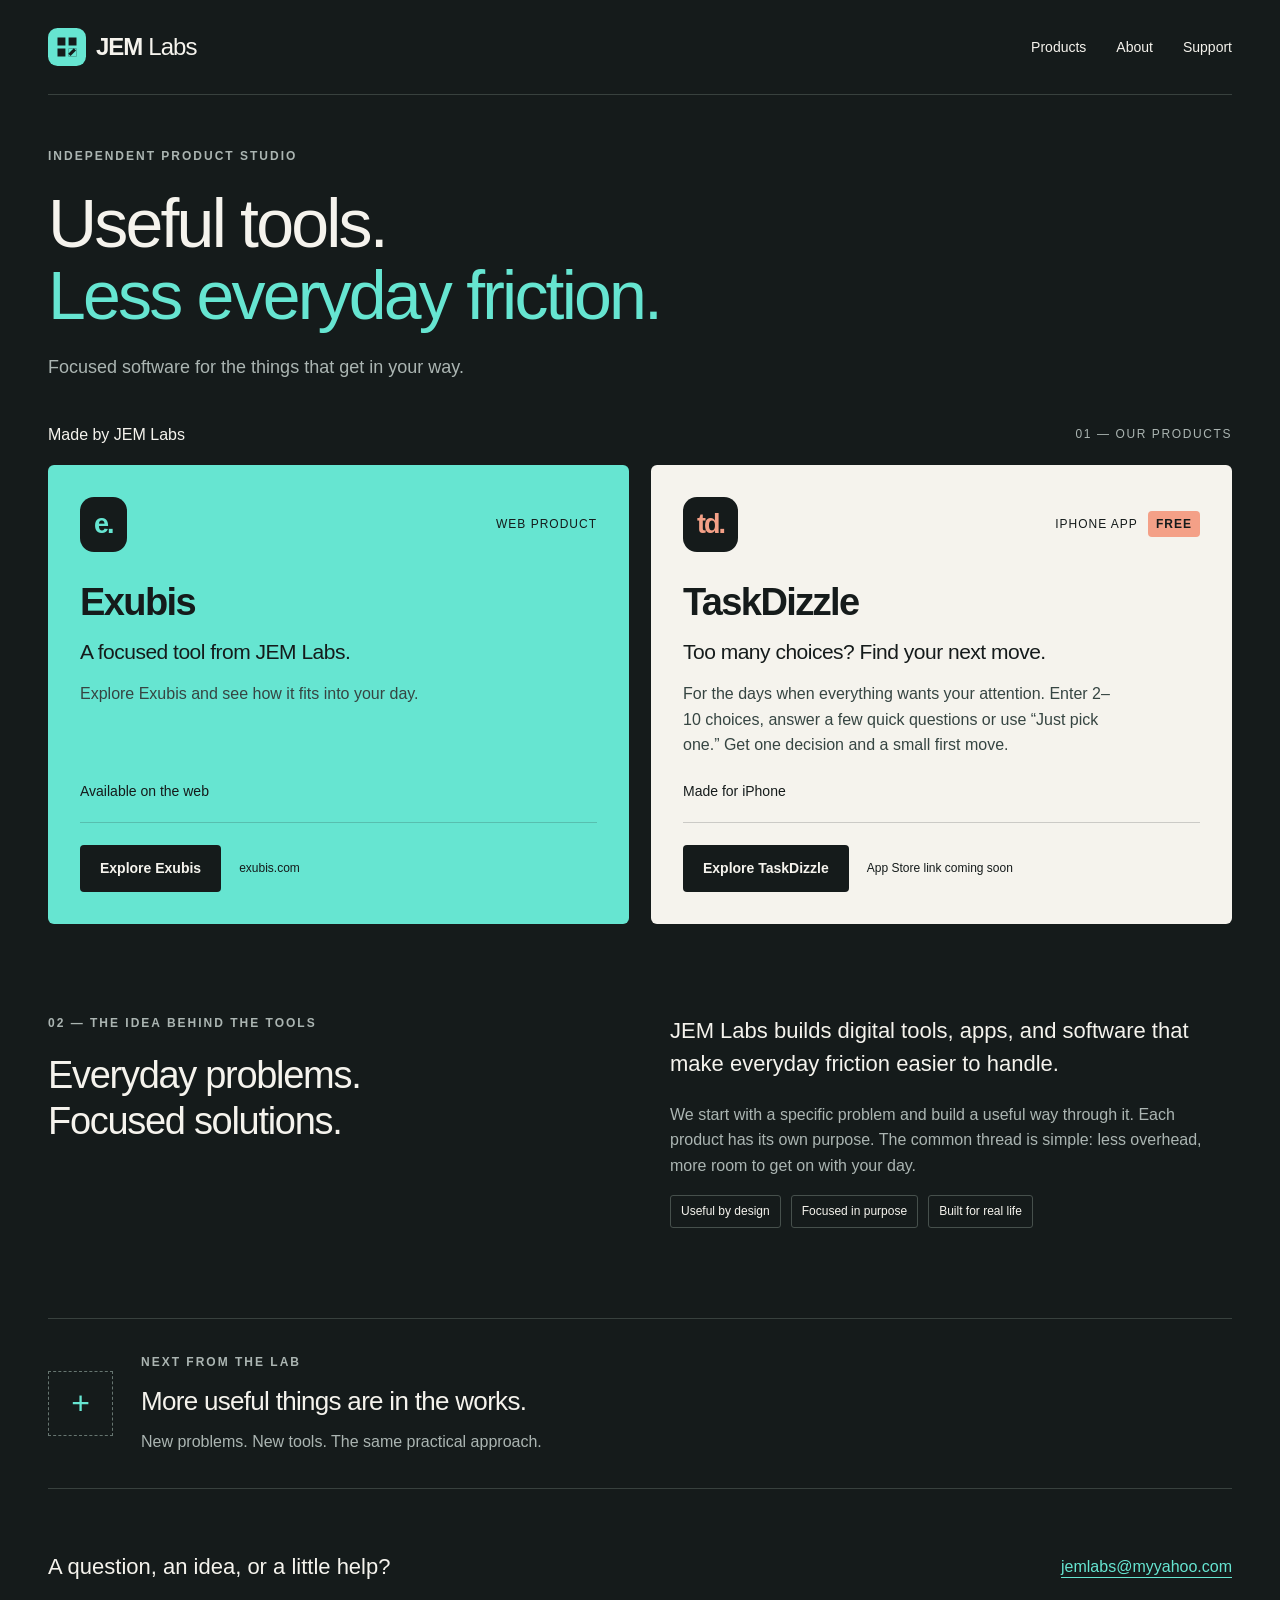
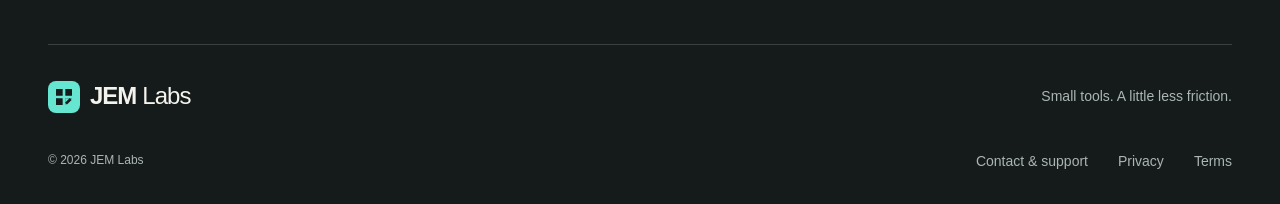
==== index.html @ 80b7b5a2 "Build product-first JEM Labs static marketing website" ====
<!doctype html><html lang="en"><head><meta charset="utf-8"><meta name="viewport" content="width=device-width, initial-scale=1"><title>JEM Labs — Useful tools for everyday friction</title><meta name="description" content="Focused digital tools from JEM Labs. Explore Exubis and TaskDizzle."><meta name="theme-color" content="#151b1b"><link rel="icon" href="/assets/jem-mark.svg" type="image/svg+xml"><link rel="stylesheet" href="/assets/styles.css"></head><body><a class="skip" href="#main">Skip to content</a><header class="site-header wrap"><a class="brand" href="/" aria-label="JEM Labs home"><img src="/assets/jem-mark.svg" width="38" height="38" alt="">JEM<span>Labs</span></a><nav aria-label="Main navigation"><a href="/#products">Products</a><a href="/#about">About</a><a href="/support.html">Support</a></nav></header><main id="main">
<section class="hero wrap"><p class="eyebrow">INDEPENDENT PRODUCT STUDIO</p><h1>Useful tools.<br><span>Less everyday friction.</span></h1><p>Focused software for the things that get in your way.</p></section>
<section id="products" class="products wrap" aria-labelledby="products-title"><div class="section-label"><h2 id="products-title">Made by JEM Labs</h2><span>01 — OUR PRODUCTS</span></div><div class="product-grid">
<article class="product exubis"><div class="product-top"><span class="product-symbol" aria-hidden="true">e.</span><span class="badge">WEB PRODUCT</span></div><h3>Exubis</h3><p class="positioning">A focused tool from JEM Labs.</p><p class="description">Explore Exubis and see how it fits into your day.</p><div class="product-note">Available on the web</div><div class="product-bottom"><a class="button dark" href="https://exubis.com">Explore Exubis</a><span>exubis.com</span></div></article>
<article class="product taskdizzle"><div class="product-top"><span class="product-symbol" aria-hidden="true">td.</span><span class="badge">IPHONE APP <b>FREE</b></span></div><h3>TaskDizzle</h3><p class="positioning">Too many choices? Find your next move.</p><p class="description">For the days when everything wants your attention. Enter 2–10 choices, answer a few quick questions or use “Just pick one.” Get one decision and a small first move.</p><div class="product-note">Made for iPhone</div><div class="product-bottom"><a class="button dark" href="https://taskdizzle.online">Explore TaskDizzle</a><span class="store-pending">App Store link coming soon</span><!-- TODO: Replace this status with the verified TaskDizzle App Store link when available. --></div></article>
</div></section>
<section id="about" class="about wrap"><div><p class="eyebrow">02 — THE IDEA BEHIND THE TOOLS</p><h2>Everyday problems.<br>Focused solutions.</h2></div><div class="about-copy"><p>JEM Labs builds digital tools, apps, and software that make everyday friction easier to handle.</p><p>We start with a specific problem and build a useful way through it. Each product has its own purpose. The common thread is simple: less overhead, more room to get on with your day.</p><div class="principles"><span>Useful by design</span><span>Focused in purpose</span><span>Built for real life</span></div></div></section>
<section class="future wrap"><span class="module" aria-hidden="true">+</span><div><p class="eyebrow">NEXT FROM THE LAB</p><h2>More useful things are in the works.</h2><p>New problems. New tools. The same practical approach.</p></div></section>
<section class="contact wrap"><h2>A question, an idea, or a little help?</h2><a href="mailto:jemlabs@myyahoo.com">jemlabs@myyahoo.com</a></section>
</main><footer class="wrap"><div class="footer-top"><a class="brand" href="/"><img src="/assets/jem-mark.svg" width="32" height="32" alt="">JEM<span>Labs</span></a><p>Small tools. A little less friction.</p></div><div class="footer-bottom"><span>© 2026 JEM Labs</span><nav aria-label="Footer navigation"><a href="/support.html">Contact & support</a><a href="/privacy.html">Privacy</a><a href="/terms.html">Terms</a></nav></div></footer></body></html>
---- assets/styles.css ----
:root{--ink:#151b1b;--paper:#f5f3ed;--teal:#66e5d1;--coral:#f4a087;--muted:#abb5b2}*{box-sizing:border-box}html{scroll-behavior:smooth;scroll-padding-top:24px}body{margin:0;background:var(--ink);color:var(--paper);font-family:Arial,Helvetica,sans-serif;font-size:16px;line-height:1.6}a{color:inherit;text-underline-offset:5px}a:focus-visible{outline:3px solid var(--teal);outline-offset:6px}.wrap{width:min(1200px,calc(100% - 96px));margin-inline:auto}.skip{position:absolute;top:-100px;left:16px;padding:10px;background:var(--teal);color:var(--ink);z-index:10}.skip:focus{top:10px}.site-header{display:flex;align-items:center;justify-content:space-between;padding-block:28px;border-bottom:1px solid #38413e}.brand{display:flex;gap:10px;align-items:center;text-decoration:none;font-size:24px;font-weight:700;letter-spacing:-1px}.brand span{font-weight:400;margin-left:-4px}.brand img{display:block}nav{display:flex;gap:30px}nav a{text-decoration:none;font-size:14px}nav a:hover{color:var(--teal)}.hero{padding-block:52px 40px}.eyebrow{font-size:12px;letter-spacing:2px;font-weight:700;color:var(--muted);margin:0 0 20px}h1,h2,h3,p{margin-top:0}h1{font-size:clamp(40px,5.4vw,68px);line-height:1.06;font-weight:500;letter-spacing:-2.8px;margin-bottom:22px}.hero h1 span{color:var(--teal)}.hero>p:last-child{color:var(--muted);font-size:18px;margin-bottom:0}.section-label{display:flex;justify-content:space-between;align-items:center;margin-bottom:18px}.section-label h2{font-size:16px;font-weight:400;margin:0}.section-label>span{font-size:12px;letter-spacing:1.6px;color:var(--muted)}.product-grid{display:grid;grid-template-columns:1fr 1fr;gap:22px}.product{color:var(--ink);padding:32px;border-radius:6px;display:flex;flex-direction:column}.exubis{background:var(--teal)}.taskdizzle{background:var(--paper)}.product-top{display:flex;align-items:center;justify-content:space-between;gap:10px;margin-bottom:30px}.product-symbol{font-size:27px;line-height:1;font-weight:700;background:var(--ink);color:var(--teal);padding:14px;border-radius:14px;letter-spacing:-2px}.taskdizzle .product-symbol{color:var(--coral)}.badge{font-size:12px;letter-spacing:1px}.badge b{background:var(--coral);padding:6px 8px;margin-left:6px;border-radius:4px}h3{font-size:38px;line-height:1.1;letter-spacing:-1.6px;margin-bottom:14px}.positioning{font-size:21px;line-height:1.35;letter-spacing:-.5px;margin-bottom:15px}.description{max-width:440px;margin-bottom:22px;color:#364542}.product-note{font-size:14px;margin-top:auto;margin-bottom:20px}.product-bottom{display:flex;align-items:center;gap:18px;flex-wrap:wrap;border-top:1px solid #151b1b30;padding-top:22px}.product-bottom>span{font-size:12px}.button{display:inline-block;padding:12px 20px;border-radius:4px;text-decoration:none;font-size:14px;font-weight:700;transition:transform .15s,background .15s}.button:hover{transform:translateY(-2px)}.dark{background:var(--ink);color:var(--paper)}.dark:focus-visible{outline-color:var(--ink)}.teal{background:var(--teal);color:var(--ink)}.about{display:grid;grid-template-columns:1fr 1fr;gap:60px;padding-block:90px}.about h2{font-size:38px;font-weight:400;letter-spacing:-1.3px;line-height:1.2}.about-copy>p:first-child{font-size:22px;line-height:1.5}.about-copy>p:nth-child(2){color:var(--muted)}.principles{display:flex;flex-wrap:wrap;gap:10px}.principles span{font-size:12px;padding:6px 10px;border:1px solid #46504c;border-radius:3px}.future{display:flex;gap:28px;border-block:1px solid #38413e;padding-block:34px;align-items:center}.module{width:65px;height:65px;flex-shrink:0;border:1px dashed #667570;display:grid;place-items:center;color:var(--teal);font-size:32px}.future .eyebrow{margin-bottom:9px}.future h2{font-size:26px;font-weight:400;letter-spacing:-.7px;margin-bottom:6px}.future p:last-child{color:var(--muted);margin:0}.contact{padding-block:60px;display:flex;justify-content:space-between;align-items:center;gap:24px}.contact h2{font-size:22px;font-weight:400;margin:0}.contact a{color:var(--teal)}footer{padding-block:32px;border-top:1px solid #38413e}.footer-top,.footer-bottom{display:flex;justify-content:space-between;align-items:center;gap:20px}.footer-top p{color:var(--muted);font-size:14px;margin:0}.footer-bottom{margin-top:34px;color:var(--muted);font-size:12px}.document{max-width:800px;padding-block:70px 90px}.document h1{margin-bottom:32px}.document .lead{font-size:22px;color:var(--muted)}.document h2{font-size:24px;font-weight:400;margin-top:38px}.document p{color:#c4cdca}.document p a{color:var(--teal)}.support-links{display:flex;gap:28px;color:var(--teal)}@media(max-width:800px){.wrap{width:calc(100% - 40px)}.site-header{padding-block:20px}.brand{font-size:21px}nav{gap:18px}.hero{padding-block:40px 32px}h1{letter-spacing:-1.7px}.product-grid{grid-template-columns:1fr}.product{padding:26px}.about{grid-template-columns:1fr;gap:16px;padding-block:60px}.about h2{font-size:32px}.contact{align-items:flex-start;flex-direction:column;padding-block:40px}.footer-top,.footer-bottom{align-items:flex-start;flex-direction:column}.footer-bottom nav{flex-wrap:wrap}.future{gap:18px}.future h2{font-size:23px}.section-label>span{font-size:10px}.document{padding-block:50px}}@media(max-width:380px){.site-header{align-items:flex-start;gap:18px;flex-direction:column}.section-label>span{display:none}.product-bottom{gap:12px}}@media(prefers-reduced-motion:reduce){html{scroll-behavior:auto}.button{transition:none}.button:hover{transform:none}}
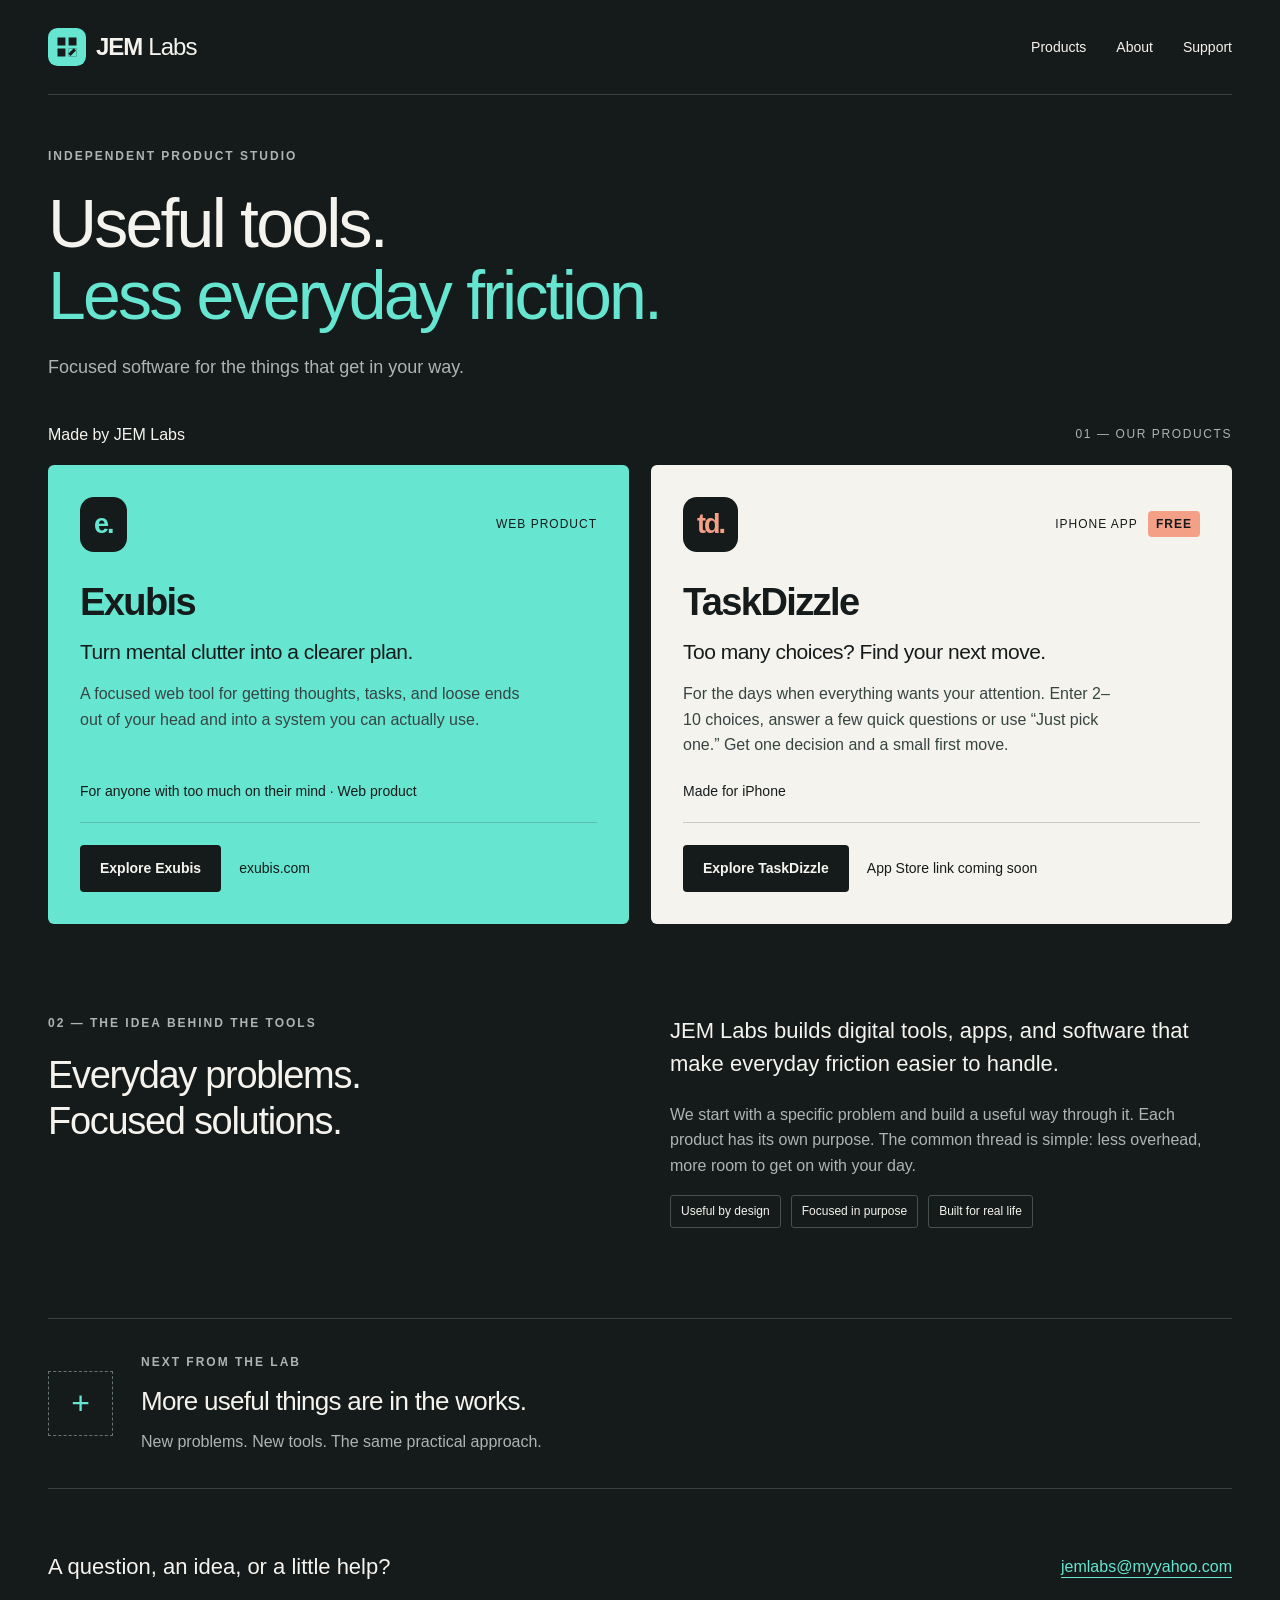
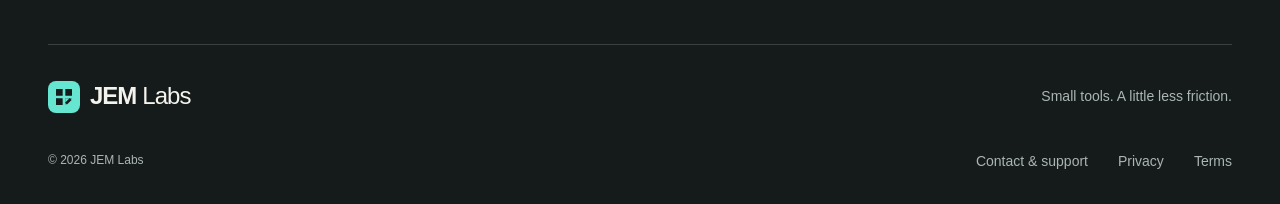
==== commit 5d6b4bc4: "Add confirmed Exubis positioning and audience" ====
--- a/index.html
+++ b/index.html
@@ -1,7 +1,7 @@
 <!doctype html><html lang="en"><head><meta charset="utf-8"><meta name="viewport" content="width=device-width, initial-scale=1"><title>JEM Labs — Useful tools for everyday friction</title><meta name="description" content="Focused digital tools from JEM Labs. Explore Exubis and TaskDizzle."><meta name="theme-color" content="#151b1b"><link rel="icon" href="/assets/jem-mark.svg" type="image/svg+xml"><link rel="stylesheet" href="/assets/styles.css"></head><body><a class="skip" href="#main">Skip to content</a><header class="site-header wrap"><a class="brand" href="/" aria-label="JEM Labs home"><img src="/assets/jem-mark.svg" width="38" height="38" alt="">JEM<span>Labs</span></a><nav aria-label="Main navigation"><a href="/#products">Products</a><a href="/#about">About</a><a href="/support.html">Support</a></nav></header><main id="main">
 <section class="hero wrap"><p class="eyebrow">INDEPENDENT PRODUCT STUDIO</p><h1>Useful tools.<br><span>Less everyday friction.</span></h1><p>Focused software for the things that get in your way.</p></section>
 <section id="products" class="products wrap" aria-labelledby="products-title"><div class="section-label"><h2 id="products-title">Made by JEM Labs</h2><span>01 — OUR PRODUCTS</span></div><div class="product-grid">
-<article class="product exubis"><div class="product-top"><span class="product-symbol" aria-hidden="true">e.</span><span class="badge">WEB PRODUCT</span></div><h3>Exubis</h3><p class="positioning">A focused tool from JEM Labs.</p><p class="description">Explore Exubis and see how it fits into your day.</p><div class="product-note">Available on the web</div><div class="product-bottom"><a class="button dark" href="https://exubis.com">Explore Exubis</a><span>exubis.com</span></div></article>
+<article class="product exubis"><div class="product-top"><span class="product-symbol" aria-hidden="true">e.</span><span class="badge">WEB PRODUCT</span></div><h3>Exubis</h3><p class="positioning">Turn mental clutter into a clearer plan.</p><p class="description">A focused web tool for getting thoughts, tasks, and loose ends out of your head and into a system you can actually use.</p><div class="product-note">For anyone with too much on their mind · Web product</div><div class="product-bottom"><a class="button dark" href="https://exubis.com">Explore Exubis</a><span>exubis.com</span></div></article>
 <article class="product taskdizzle"><div class="product-top"><span class="product-symbol" aria-hidden="true">td.</span><span class="badge">IPHONE APP <b>FREE</b></span></div><h3>TaskDizzle</h3><p class="positioning">Too many choices? Find your next move.</p><p class="description">For the days when everything wants your attention. Enter 2–10 choices, answer a few quick questions or use “Just pick one.” Get one decision and a small first move.</p><div class="product-note">Made for iPhone</div><div class="product-bottom"><a class="button dark" href="https://taskdizzle.online">Explore TaskDizzle</a><span class="store-pending">App Store link coming soon</span><!-- TODO: Replace this status with the verified TaskDizzle App Store link when available. --></div></article>
 </div></section>
 <section id="about" class="about wrap"><div><p class="eyebrow">02 — THE IDEA BEHIND THE TOOLS</p><h2>Everyday problems.<br>Focused solutions.</h2></div><div class="about-copy"><p>JEM Labs builds digital tools, apps, and software that make everyday friction easier to handle.</p><p>We start with a specific problem and build a useful way through it. Each product has its own purpose. The common thread is simple: less overhead, more room to get on with your day.</p><div class="principles"><span>Useful by design</span><span>Focused in purpose</span><span>Built for real life</span></div></div></section>
--- a/assets/styles.css
+++ b/assets/styles.css
@@ -1,2 +1,4 @@
 
-:root{--ink:#151b1b;--paper:#f5f3ed;--teal:#66e5d1;--coral:#f4a087;--muted:#abb5b2}*{box-sizing:border-box}html{scroll-behavior:smooth;scroll-padding-top:24px}body{margin:0;background:var(--ink);color:var(--paper);font-family:Arial,Helvetica,sans-serif;font-size:16px;line-height:1.6}a{color:inherit;text-underline-offset:5px}a:focus-visible{outline:3px solid var(--teal);outline-offset:6px}.wrap{width:min(1200px,calc(100% - 96px));margin-inline:auto}.skip{position:absolute;top:-100px;left:16px;padding:10px;background:var(--teal);color:var(--ink);z-index:10}.skip:focus{top:10px}.site-header{display:flex;align-items:center;justify-content:space-between;padding-block:28px;border-bottom:1px solid #38413e}.brand{display:flex;gap:10px;align-items:center;text-decoration:none;font-size:24px;font-weight:700;letter-spacing:-1px}.brand span{font-weight:400;margin-left:-4px}.brand img{display:block}nav{display:flex;gap:30px}nav a{text-decoration:none;font-size:14px}nav a:hover{color:var(--teal)}.hero{padding-block:52px 40px}.eyebrow{font-size:12px;letter-spacing:2px;font-weight:700;color:var(--muted);margin:0 0 20px}h1,h2,h3,p{margin-top:0}h1{font-size:clamp(40px,5.4vw,68px);line-height:1.06;font-weight:500;letter-spacing:-2.8px;margin-bottom:22px}.hero h1 span{color:var(--teal)}.hero>p:last-child{color:var(--muted);font-size:18px;margin-bottom:0}.section-label{display:flex;justify-content:space-between;align-items:center;margin-bottom:18px}.section-label h2{font-size:16px;font-weight:400;margin:0}.section-label>span{font-size:12px;letter-spacing:1.6px;color:var(--muted)}.product-grid{display:grid;grid-template-columns:1fr 1fr;gap:22px}.product{color:var(--ink);padding:32px;border-radius:6px;display:flex;flex-direction:column}.exubis{background:var(--teal)}.taskdizzle{background:var(--paper)}.product-top{display:flex;align-items:center;justify-content:space-between;gap:10px;margin-bottom:30px}.product-symbol{font-size:27px;line-height:1;font-weight:700;background:var(--ink);color:var(--teal);padding:14px;border-radius:14px;letter-spacing:-2px}.taskdizzle .product-symbol{color:var(--coral)}.badge{font-size:12px;letter-spacing:1px}.badge b{background:var(--coral);padding:6px 8px;margin-left:6px;border-radius:4px}h3{font-size:38px;line-height:1.1;letter-spacing:-1.6px;margin-bottom:14px}.positioning{font-size:21px;line-height:1.35;letter-spacing:-.5px;margin-bottom:15px}.description{max-width:440px;margin-bottom:22px;color:#364542}.product-note{font-size:14px;margin-top:auto;margin-bottom:20px}.product-bottom{display:flex;align-items:center;gap:18px;flex-wrap:wrap;border-top:1px solid #151b1b30;padding-top:22px}.product-bottom>span{font-size:12px}.button{display:inline-block;padding:12px 20px;border-radius:4px;text-decoration:none;font-size:14px;font-weight:700;transition:transform .15s,background .15s}.button:hover{transform:translateY(-2px)}.dark{background:var(--ink);color:var(--paper)}.dark:focus-visible{outline-color:var(--ink)}.teal{background:var(--teal);color:var(--ink)}.about{display:grid;grid-template-columns:1fr 1fr;gap:60px;padding-block:90px}.about h2{font-size:38px;font-weight:400;letter-spacing:-1.3px;line-height:1.2}.about-copy>p:first-child{font-size:22px;line-height:1.5}.about-copy>p:nth-child(2){color:var(--muted)}.principles{display:flex;flex-wrap:wrap;gap:10px}.principles span{font-size:12px;padding:6px 10px;border:1px solid #46504c;border-radius:3px}.future{display:flex;gap:28px;border-block:1px solid #38413e;padding-block:34px;align-items:center}.module{width:65px;height:65px;flex-shrink:0;border:1px dashed #667570;display:grid;place-items:center;color:var(--teal);font-size:32px}.future .eyebrow{margin-bottom:9px}.future h2{font-size:26px;font-weight:400;letter-spacing:-.7px;margin-bottom:6px}.future p:last-child{color:var(--muted);margin:0}.contact{padding-block:60px;display:flex;justify-content:space-between;align-items:center;gap:24px}.contact h2{font-size:22px;font-weight:400;margin:0}.contact a{color:var(--teal)}footer{padding-block:32px;border-top:1px solid #38413e}.footer-top,.footer-bottom{display:flex;justify-content:space-between;align-items:center;gap:20px}.footer-top p{color:var(--muted);font-size:14px;margin:0}.footer-bottom{margin-top:34px;color:var(--muted);font-size:12px}.document{max-width:800px;padding-block:70px 90px}.document h1{margin-bottom:32px}.document .lead{font-size:22px;color:var(--muted)}.document h2{font-size:24px;font-weight:400;margin-top:38px}.document p{color:#c4cdca}.document p a{color:var(--teal)}.support-links{display:flex;gap:28px;color:var(--teal)}@media(max-width:800px){.wrap{width:calc(100% - 40px)}.site-header{padding-block:20px}.brand{font-size:21px}nav{gap:18px}.hero{padding-block:40px 32px}h1{letter-spacing:-1.7px}.product-grid{grid-template-columns:1fr}.product{padding:26px}.about{grid-template-columns:1fr;gap:16px;padding-block:60px}.about h2{font-size:32px}.contact{align-items:flex-start;flex-direction:column;padding-block:40px}.footer-top,.footer-bottom{align-items:flex-start;flex-direction:column}.footer-bottom nav{flex-wrap:wrap}.future{gap:18px}.future h2{font-size:23px}.section-label>span{font-size:10px}.document{padding-block:50px}}@media(max-width:380px){.site-header{align-items:flex-start;gap:18px;flex-direction:column}.section-label>span{display:none}.product-bottom{gap:12px}}@media(prefers-reduced-motion:reduce){html{scroll-behavior:auto}.button{transition:none}.button:hover{transform:none}}
+:root{--ink:#151b1b;--paper:#f5f3ed;--teal:#66e5d1;--coral:#f4a087;--muted:#abb5b2}*{box-sizing:border-box}html{scroll-behavior:smooth;scroll-padding-top:24px}body{margin:0;background:var(--ink);color:var(--paper);font-family:Arial,Helvetica,sans-serif;font-size:1.0rem;line-height:1.6}a{color:inherit;text-underline-offset:5px}a:focus-visible{outline:3px solid var(--teal);outline-offset:6px}.wrap{width:min(1200px,calc(100% - 96px));margin-inline:auto}.skip{position:absolute;top:-100px;left:16px;padding:10px;background:var(--teal);color:var(--ink);z-index:10}.skip:focus{top:10px}.site-header{display:flex;align-items:center;justify-content:space-between;padding-block:28px;border-bottom:1px solid #38413e}.brand{display:flex;gap:10px;align-items:center;text-decoration:none;font-size:1.5rem;font-weight:700;letter-spacing:-1px}.brand span{font-weight:400;margin-left:-4px}.brand img{display:block}nav{display:flex;gap:30px}nav a{text-decoration:none;font-size:0.875rem}nav a:hover{color:var(--teal)}.hero{padding-block:52px 40px}.eyebrow{font-size:0.75rem;letter-spacing:2px;font-weight:700;color:var(--muted);margin:0 0 20px}h1,h2,h3,p{margin-top:0}h1{font-size:clamp(2.5rem,5.4vw,4.25rem);line-height:1.06;font-weight:500;letter-spacing:-2.8px;margin-bottom:22px}.hero h1 span{color:var(--teal)}.hero>p:last-child{color:var(--muted);font-size:1.125rem;margin-bottom:0}.section-label{display:flex;justify-content:space-between;align-items:center;margin-bottom:18px}.section-label h2{font-size:1.0rem;font-weight:400;margin:0}.section-label>span{font-size:0.75rem;letter-spacing:1.6px;color:var(--muted)}.product-grid{display:grid;grid-template-columns:1fr 1fr;gap:22px}.product{color:var(--ink);padding:32px;border-radius:6px;display:flex;flex-direction:column}.exubis{background:var(--teal)}.taskdizzle{background:var(--paper)}.product-top{display:flex;align-items:center;justify-content:space-between;gap:10px;margin-bottom:30px}.product-symbol{font-size:1.6875rem;line-height:1;font-weight:700;background:var(--ink);color:var(--teal);padding:14px;border-radius:14px;letter-spacing:-2px}.taskdizzle .product-symbol{color:var(--coral)}.badge{font-size:0.75rem;letter-spacing:1px}.badge b{background:var(--coral);padding:6px 8px;margin-left:6px;border-radius:4px}h3{font-size:2.375rem;line-height:1.1;letter-spacing:-1.6px;margin-bottom:14px}.positioning{font-size:1.3125rem;line-height:1.35;letter-spacing:-.5px;margin-bottom:15px}.description{max-width:440px;margin-bottom:22px;color:#364542}.product-note{font-size:0.875rem;margin-top:auto;margin-bottom:20px}.product-bottom{display:flex;align-items:center;gap:18px;flex-wrap:wrap;border-top:1px solid #151b1b30;padding-top:22px}.product-bottom>span{font-size:0.875rem}.button{display:inline-block;padding:12px 20px;border-radius:4px;text-decoration:none;font-size:0.875rem;font-weight:700;transition:transform .15s,background .15s}.button:hover{transform:translateY(-2px)}.dark{background:var(--ink);color:var(--paper)}.dark:focus-visible{outline-color:var(--ink)}.teal{background:var(--teal);color:var(--ink)}.about{display:grid;grid-template-columns:1fr 1fr;gap:60px;padding-block:90px}.about h2{font-size:2.375rem;font-weight:400;letter-spacing:-1.3px;line-height:1.2}.about-copy>p:first-child{font-size:1.375rem;line-height:1.5}.about-copy>p:nth-child(2){color:var(--muted)}.principles{display:flex;flex-wrap:wrap;gap:10px}.principles span{font-size:0.75rem;padding:6px 10px;border:1px solid #46504c;border-radius:3px}.future{display:flex;gap:28px;border-block:1px solid #38413e;padding-block:34px;align-items:center}.module{width:65px;height:65px;flex-shrink:0;border:1px dashed #667570;display:grid;place-items:center;color:var(--teal);font-size:2.0rem}.future .eyebrow{margin-bottom:9px}.future h2{font-size:1.625rem;font-weight:400;letter-spacing:-.7px;margin-bottom:6px}.future p:last-child{color:var(--muted);margin:0}.contact{padding-block:60px;display:flex;justify-content:space-between;align-items:center;gap:24px}.contact h2{font-size:1.375rem;font-weight:400;margin:0}.contact a{color:var(--teal)}footer{padding-block:32px;border-top:1px solid #38413e}.footer-top,.footer-bottom{display:flex;justify-content:space-between;align-items:center;gap:20px}.footer-top p{color:var(--muted);font-size:0.875rem;margin:0}.footer-bottom{margin-top:34px;color:var(--muted);font-size:0.75rem}.document{max-width:800px;padding-block:70px 90px}.document h1{margin-bottom:32px}.document .lead{font-size:1.375rem;color:var(--muted)}.document h2{font-size:1.5rem;font-weight:400;margin-top:38px}.document p{color:#c4cdca}.document p a{color:var(--teal)}.support-links{display:flex;gap:28px;color:var(--teal)}@media(max-width:800px){.wrap{width:calc(100% - 40px)}.site-header{padding-block:20px}.brand{font-size:1.3125rem}nav{gap:18px}.hero{padding-block:40px 32px}h1{letter-spacing:-1.7px}.product-grid{grid-template-columns:1fr}.product{padding:26px}.about{grid-template-columns:1fr;gap:16px;padding-block:60px}.about h2{font-size:2.0rem}.contact{align-items:flex-start;flex-direction:column;padding-block:40px}.footer-top,.footer-bottom{align-items:flex-start;flex-direction:column}.footer-bottom nav{flex-wrap:wrap}.future{gap:18px}.future h2{font-size:1.4375rem}.section-label>span{font-size:0.75rem}.document{padding-block:50px}}@media(max-width:380px){.site-header{align-items:flex-start;gap:18px;flex-direction:column}.section-label>span{display:none}.product-bottom{gap:12px}}@media(prefers-reduced-motion:reduce){html{scroll-behavior:auto}.button{transition:none}.button:hover{transform:none}}
+/* Let enlarged text wrap without widening the page. */
+nav{flex-wrap:wrap}.product-grid{grid-template-columns:repeat(2,minmax(0,1fr))}.product{min-width:0}.product-top{flex-wrap:wrap}h1,h2,h3,.contact a,.document a{overflow-wrap:anywhere}.button,.store-pending{max-width:100%;overflow-wrap:anywhere}.future>div{min-width:0}@media(max-width:800px){.product-grid{grid-template-columns:minmax(0,1fr)}}
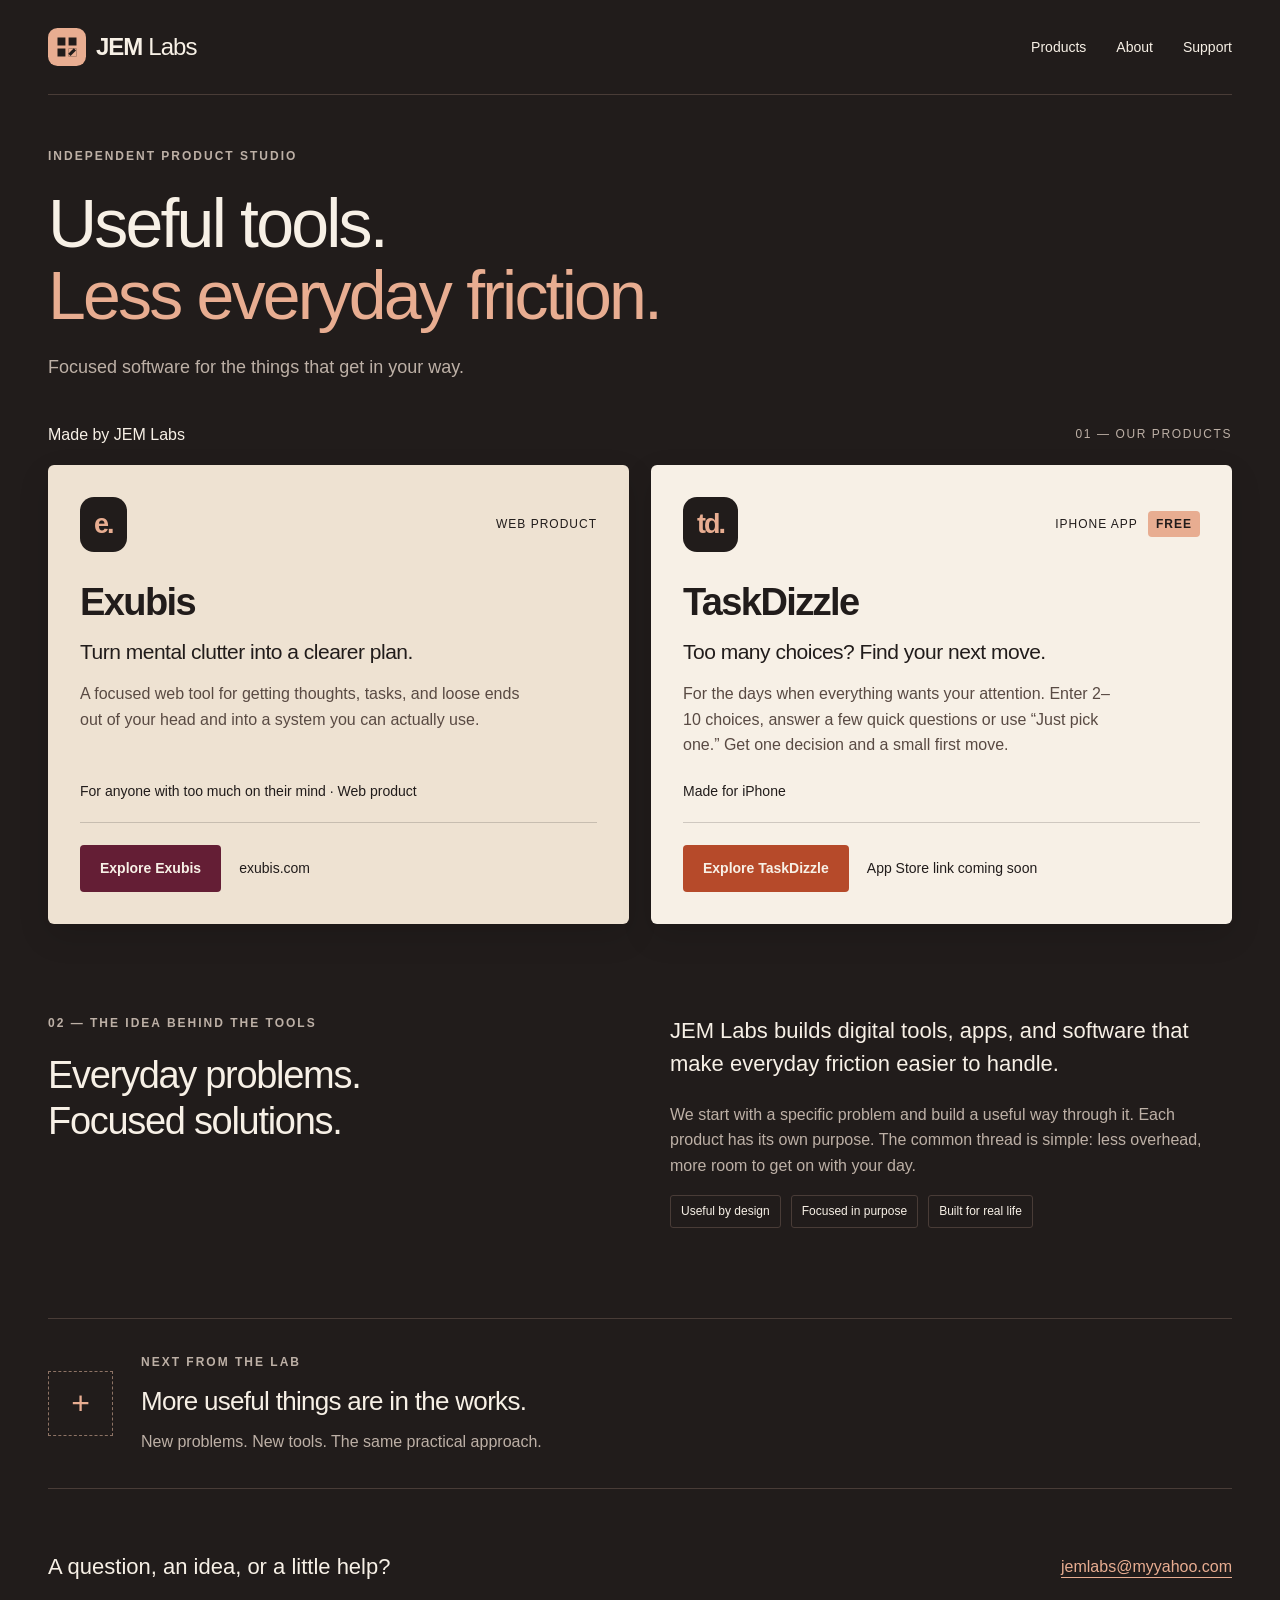
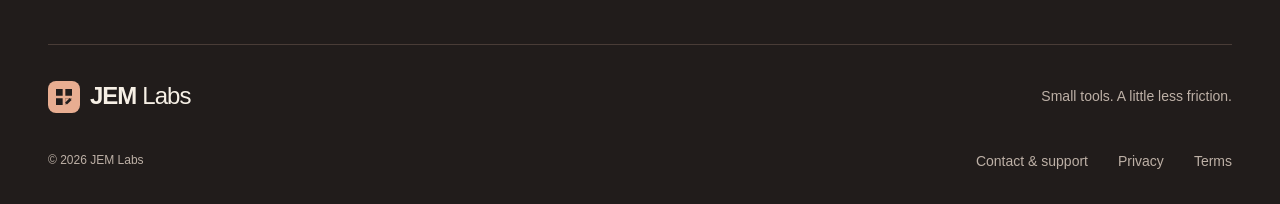
==== commit ae5b8109: "Refine JEM Labs with a warm neutral brand palette" ====
--- a/index.html
+++ b/index.html
@@ -1,8 +1,8 @@
-<!doctype html><html lang="en"><head><meta charset="utf-8"><meta name="viewport" content="width=device-width, initial-scale=1"><title>JEM Labs — Useful tools for everyday friction</title><meta name="description" content="Focused digital tools from JEM Labs. Explore Exubis and TaskDizzle."><meta name="theme-color" content="#151b1b"><link rel="icon" href="/assets/jem-mark.svg" type="image/svg+xml"><link rel="stylesheet" href="/assets/styles.css"></head><body><a class="skip" href="#main">Skip to content</a><header class="site-header wrap"><a class="brand" href="/" aria-label="JEM Labs home"><img src="/assets/jem-mark.svg" width="38" height="38" alt="">JEM<span>Labs</span></a><nav aria-label="Main navigation"><a href="/#products">Products</a><a href="/#about">About</a><a href="/support.html">Support</a></nav></header><main id="main">
+<!doctype html><html lang="en"><head><meta charset="utf-8"><meta name="viewport" content="width=device-width, initial-scale=1"><title>JEM Labs — Useful tools for everyday friction</title><meta name="description" content="Focused digital tools from JEM Labs. Explore Exubis and TaskDizzle."><meta name="theme-color" content="#211c1b"><link rel="icon" href="/assets/jem-mark.svg" type="image/svg+xml"><link rel="stylesheet" href="/assets/styles.css"></head><body><a class="skip" href="#main">Skip to content</a><header class="site-header wrap"><a class="brand" href="/" aria-label="JEM Labs home"><img src="/assets/jem-mark.svg" width="38" height="38" alt="">JEM<span>Labs</span></a><nav aria-label="Main navigation"><a href="/#products">Products</a><a href="/#about">About</a><a href="/support.html">Support</a></nav></header><main id="main">
 <section class="hero wrap"><p class="eyebrow">INDEPENDENT PRODUCT STUDIO</p><h1>Useful tools.<br><span>Less everyday friction.</span></h1><p>Focused software for the things that get in your way.</p></section>
 <section id="products" class="products wrap" aria-labelledby="products-title"><div class="section-label"><h2 id="products-title">Made by JEM Labs</h2><span>01 — OUR PRODUCTS</span></div><div class="product-grid">
-<article class="product exubis"><div class="product-top"><span class="product-symbol" aria-hidden="true">e.</span><span class="badge">WEB PRODUCT</span></div><h3>Exubis</h3><p class="positioning">Turn mental clutter into a clearer plan.</p><p class="description">A focused web tool for getting thoughts, tasks, and loose ends out of your head and into a system you can actually use.</p><div class="product-note">For anyone with too much on their mind · Web product</div><div class="product-bottom"><a class="button dark" href="https://exubis.com">Explore Exubis</a><span>exubis.com</span></div></article>
-<article class="product taskdizzle"><div class="product-top"><span class="product-symbol" aria-hidden="true">td.</span><span class="badge">IPHONE APP <b>FREE</b></span></div><h3>TaskDizzle</h3><p class="positioning">Too many choices? Find your next move.</p><p class="description">For the days when everything wants your attention. Enter 2–10 choices, answer a few quick questions or use “Just pick one.” Get one decision and a small first move.</p><div class="product-note">Made for iPhone</div><div class="product-bottom"><a class="button dark" href="https://taskdizzle.online">Explore TaskDizzle</a><span class="store-pending">App Store link coming soon</span><!-- TODO: Replace this status with the verified TaskDizzle App Store link when available. --></div></article>
+<article class="product exubis"><div class="product-top"><span class="product-symbol" aria-hidden="true">e.</span><span class="badge">WEB PRODUCT</span></div><h3>Exubis</h3><p class="positioning">Turn mental clutter into a clearer plan.</p><p class="description">A focused web tool for getting thoughts, tasks, and loose ends out of your head and into a system you can actually use.</p><div class="product-note">For anyone with too much on their mind · Web product</div><div class="product-bottom"><a class="button dark" href="https://exubis.com" target="_blank" rel="noopener noreferrer">Explore Exubis</a><span>exubis.com</span></div></article>
+<article class="product taskdizzle"><div class="product-top"><span class="product-symbol" aria-hidden="true">td.</span><span class="badge">IPHONE APP <b>FREE</b></span></div><h3>TaskDizzle</h3><p class="positioning">Too many choices? Find your next move.</p><p class="description">For the days when everything wants your attention. Enter 2–10 choices, answer a few quick questions or use “Just pick one.” Get one decision and a small first move.</p><div class="product-note">Made for iPhone</div><div class="product-bottom"><a class="button dark" href="https://taskdizzle.online" target="_blank" rel="noopener noreferrer">Explore TaskDizzle</a><span class="store-pending">App Store link coming soon</span><!-- TODO: Replace this status with the verified TaskDizzle App Store link when available. --></div></article>
 </div></section>
 <section id="about" class="about wrap"><div><p class="eyebrow">02 — THE IDEA BEHIND THE TOOLS</p><h2>Everyday problems.<br>Focused solutions.</h2></div><div class="about-copy"><p>JEM Labs builds digital tools, apps, and software that make everyday friction easier to handle.</p><p>We start with a specific problem and build a useful way through it. Each product has its own purpose. The common thread is simple: less overhead, more room to get on with your day.</p><div class="principles"><span>Useful by design</span><span>Focused in purpose</span><span>Built for real life</span></div></div></section>
 <section class="future wrap"><span class="module" aria-hidden="true">+</span><div><p class="eyebrow">NEXT FROM THE LAB</p><h2>More useful things are in the works.</h2><p>New problems. New tools. The same practical approach.</p></div></section>
--- a/assets/styles.css
+++ b/assets/styles.css
@@ -1,4 +1,4 @@
 
-:root{--ink:#151b1b;--paper:#f5f3ed;--teal:#66e5d1;--coral:#f4a087;--muted:#abb5b2}*{box-sizing:border-box}html{scroll-behavior:smooth;scroll-padding-top:24px}body{margin:0;background:var(--ink);color:var(--paper);font-family:Arial,Helvetica,sans-serif;font-size:1.0rem;line-height:1.6}a{color:inherit;text-underline-offset:5px}a:focus-visible{outline:3px solid var(--teal);outline-offset:6px}.wrap{width:min(1200px,calc(100% - 96px));margin-inline:auto}.skip{position:absolute;top:-100px;left:16px;padding:10px;background:var(--teal);color:var(--ink);z-index:10}.skip:focus{top:10px}.site-header{display:flex;align-items:center;justify-content:space-between;padding-block:28px;border-bottom:1px solid #38413e}.brand{display:flex;gap:10px;align-items:center;text-decoration:none;font-size:1.5rem;font-weight:700;letter-spacing:-1px}.brand span{font-weight:400;margin-left:-4px}.brand img{display:block}nav{display:flex;gap:30px}nav a{text-decoration:none;font-size:0.875rem}nav a:hover{color:var(--teal)}.hero{padding-block:52px 40px}.eyebrow{font-size:0.75rem;letter-spacing:2px;font-weight:700;color:var(--muted);margin:0 0 20px}h1,h2,h3,p{margin-top:0}h1{font-size:clamp(2.5rem,5.4vw,4.25rem);line-height:1.06;font-weight:500;letter-spacing:-2.8px;margin-bottom:22px}.hero h1 span{color:var(--teal)}.hero>p:last-child{color:var(--muted);font-size:1.125rem;margin-bottom:0}.section-label{display:flex;justify-content:space-between;align-items:center;margin-bottom:18px}.section-label h2{font-size:1.0rem;font-weight:400;margin:0}.section-label>span{font-size:0.75rem;letter-spacing:1.6px;color:var(--muted)}.product-grid{display:grid;grid-template-columns:1fr 1fr;gap:22px}.product{color:var(--ink);padding:32px;border-radius:6px;display:flex;flex-direction:column}.exubis{background:var(--teal)}.taskdizzle{background:var(--paper)}.product-top{display:flex;align-items:center;justify-content:space-between;gap:10px;margin-bottom:30px}.product-symbol{font-size:1.6875rem;line-height:1;font-weight:700;background:var(--ink);color:var(--teal);padding:14px;border-radius:14px;letter-spacing:-2px}.taskdizzle .product-symbol{color:var(--coral)}.badge{font-size:0.75rem;letter-spacing:1px}.badge b{background:var(--coral);padding:6px 8px;margin-left:6px;border-radius:4px}h3{font-size:2.375rem;line-height:1.1;letter-spacing:-1.6px;margin-bottom:14px}.positioning{font-size:1.3125rem;line-height:1.35;letter-spacing:-.5px;margin-bottom:15px}.description{max-width:440px;margin-bottom:22px;color:#364542}.product-note{font-size:0.875rem;margin-top:auto;margin-bottom:20px}.product-bottom{display:flex;align-items:center;gap:18px;flex-wrap:wrap;border-top:1px solid #151b1b30;padding-top:22px}.product-bottom>span{font-size:0.875rem}.button{display:inline-block;padding:12px 20px;border-radius:4px;text-decoration:none;font-size:0.875rem;font-weight:700;transition:transform .15s,background .15s}.button:hover{transform:translateY(-2px)}.dark{background:var(--ink);color:var(--paper)}.dark:focus-visible{outline-color:var(--ink)}.teal{background:var(--teal);color:var(--ink)}.about{display:grid;grid-template-columns:1fr 1fr;gap:60px;padding-block:90px}.about h2{font-size:2.375rem;font-weight:400;letter-spacing:-1.3px;line-height:1.2}.about-copy>p:first-child{font-size:1.375rem;line-height:1.5}.about-copy>p:nth-child(2){color:var(--muted)}.principles{display:flex;flex-wrap:wrap;gap:10px}.principles span{font-size:0.75rem;padding:6px 10px;border:1px solid #46504c;border-radius:3px}.future{display:flex;gap:28px;border-block:1px solid #38413e;padding-block:34px;align-items:center}.module{width:65px;height:65px;flex-shrink:0;border:1px dashed #667570;display:grid;place-items:center;color:var(--teal);font-size:2.0rem}.future .eyebrow{margin-bottom:9px}.future h2{font-size:1.625rem;font-weight:400;letter-spacing:-.7px;margin-bottom:6px}.future p:last-child{color:var(--muted);margin:0}.contact{padding-block:60px;display:flex;justify-content:space-between;align-items:center;gap:24px}.contact h2{font-size:1.375rem;font-weight:400;margin:0}.contact a{color:var(--teal)}footer{padding-block:32px;border-top:1px solid #38413e}.footer-top,.footer-bottom{display:flex;justify-content:space-between;align-items:center;gap:20px}.footer-top p{color:var(--muted);font-size:0.875rem;margin:0}.footer-bottom{margin-top:34px;color:var(--muted);font-size:0.75rem}.document{max-width:800px;padding-block:70px 90px}.document h1{margin-bottom:32px}.document .lead{font-size:1.375rem;color:var(--muted)}.document h2{font-size:1.5rem;font-weight:400;margin-top:38px}.document p{color:#c4cdca}.document p a{color:var(--teal)}.support-links{display:flex;gap:28px;color:var(--teal)}@media(max-width:800px){.wrap{width:calc(100% - 40px)}.site-header{padding-block:20px}.brand{font-size:1.3125rem}nav{gap:18px}.hero{padding-block:40px 32px}h1{letter-spacing:-1.7px}.product-grid{grid-template-columns:1fr}.product{padding:26px}.about{grid-template-columns:1fr;gap:16px;padding-block:60px}.about h2{font-size:2.0rem}.contact{align-items:flex-start;flex-direction:column;padding-block:40px}.footer-top,.footer-bottom{align-items:flex-start;flex-direction:column}.footer-bottom nav{flex-wrap:wrap}.future{gap:18px}.future h2{font-size:1.4375rem}.section-label>span{font-size:0.75rem}.document{padding-block:50px}}@media(max-width:380px){.site-header{align-items:flex-start;gap:18px;flex-direction:column}.section-label>span{display:none}.product-bottom{gap:12px}}@media(prefers-reduced-motion:reduce){html{scroll-behavior:auto}.button{transition:none}.button:hover{transform:none}}
+:root{--ink:#211c1b;--paper:#f7f0e6;--accent:#e8ad91;--orange:#b64a2a;--wine:#641e35;--sand:#eee2d2;--muted:#bdb0a6;--line:#493c37}*{box-sizing:border-box}html{scroll-behavior:smooth;scroll-padding-top:24px}body{margin:0;background:var(--ink);color:var(--paper);font-family:Arial,Helvetica,sans-serif;font-size:1.0rem;line-height:1.6}a{color:inherit;text-underline-offset:5px}a:focus-visible{outline:3px solid var(--accent);outline-offset:6px}.wrap{width:min(1200px,calc(100% - 96px));margin-inline:auto}.skip{position:absolute;top:-100px;left:16px;padding:10px;background:var(--accent);color:var(--ink);z-index:10}.skip:focus{top:10px}.site-header{display:flex;align-items:center;justify-content:space-between;padding-block:28px;border-bottom:1px solid var(--line)}.brand{display:flex;gap:10px;align-items:center;text-decoration:none;font-size:1.5rem;font-weight:700;letter-spacing:-1px}.brand span{font-weight:400;margin-left:-4px}.brand img{display:block}nav{display:flex;gap:30px}nav a{text-decoration:none;font-size:0.875rem}nav a:hover{color:var(--accent)}.hero{padding-block:52px 40px}.eyebrow{font-size:0.75rem;letter-spacing:2px;font-weight:700;color:var(--muted);margin:0 0 20px}h1,h2,h3,p{margin-top:0}h1{font-size:clamp(2.5rem,5.4vw,4.25rem);line-height:1.06;font-weight:500;letter-spacing:-2.8px;margin-bottom:22px}.hero h1 span{color:var(--accent)}.hero>p:last-child{color:var(--muted);font-size:1.125rem;margin-bottom:0}.section-label{display:flex;justify-content:space-between;align-items:center;margin-bottom:18px}.section-label h2{font-size:1.0rem;font-weight:400;margin:0}.section-label>span{font-size:0.75rem;letter-spacing:1.6px;color:var(--muted)}.product-grid{display:grid;grid-template-columns:1fr 1fr;gap:22px}.product{box-shadow:0 12px 32px #0000001f;color:var(--ink);padding:32px;border-radius:6px;display:flex;flex-direction:column}.exubis{background:var(--sand)}.taskdizzle{background:var(--paper)}.product-top{display:flex;align-items:center;justify-content:space-between;gap:10px;margin-bottom:30px}.product-symbol{font-size:1.6875rem;line-height:1;font-weight:700;background:var(--ink);color:var(--accent);padding:14px;border-radius:14px;letter-spacing:-2px}.taskdizzle .product-symbol{color:var(--accent)}.badge{font-size:0.75rem;letter-spacing:1px}.badge b{background:var(--accent);padding:6px 8px;margin-left:6px;border-radius:4px}h3{font-size:2.375rem;line-height:1.1;letter-spacing:-1.6px;margin-bottom:14px}.positioning{font-size:1.3125rem;line-height:1.35;letter-spacing:-.5px;margin-bottom:15px}.description{max-width:440px;margin-bottom:22px;color:#594a43}.product-note{font-size:0.875rem;margin-top:auto;margin-bottom:20px}.product-bottom{display:flex;align-items:center;gap:18px;flex-wrap:wrap;border-top:1px solid #211c1b30;padding-top:22px}.product-bottom>span{font-size:0.875rem}.button{display:inline-block;padding:12px 20px;border-radius:4px;text-decoration:none;font-size:0.875rem;font-weight:700;transition:transform .15s,background .15s}.button:hover{transform:translateY(-2px)}.dark{background:var(--ink);color:var(--paper)}.exubis .dark{background:var(--wine)}.taskdizzle .dark{background:var(--orange)}.exubis .dark:hover{background:#51172a}.taskdizzle .dark:hover{background:#9a3d22}.dark:focus-visible{outline-color:var(--ink)}.teal{background:var(--accent);color:var(--ink)}.about{display:grid;grid-template-columns:1fr 1fr;gap:60px;padding-block:90px}.about h2{font-size:2.375rem;font-weight:400;letter-spacing:-1.3px;line-height:1.2}.about-copy>p:first-child{font-size:1.375rem;line-height:1.5}.about-copy>p:nth-child(2){color:var(--muted)}.principles{display:flex;flex-wrap:wrap;gap:10px}.principles span{font-size:0.75rem;padding:6px 10px;border:1px solid var(--line);border-radius:3px}.future{display:flex;gap:28px;border-block:1px solid var(--line);padding-block:34px;align-items:center}.module{width:65px;height:65px;flex-shrink:0;border:1px dashed #8d7365;display:grid;place-items:center;color:var(--accent);font-size:2.0rem}.future .eyebrow{margin-bottom:9px}.future h2{font-size:1.625rem;font-weight:400;letter-spacing:-.7px;margin-bottom:6px}.future p:last-child{color:var(--muted);margin:0}.contact{padding-block:60px;display:flex;justify-content:space-between;align-items:center;gap:24px}.contact h2{font-size:1.375rem;font-weight:400;margin:0}.contact a{color:var(--accent)}footer{padding-block:32px;border-top:1px solid var(--line)}.footer-top,.footer-bottom{display:flex;justify-content:space-between;align-items:center;gap:20px}.footer-top p{color:var(--muted);font-size:0.875rem;margin:0}.footer-bottom{margin-top:34px;color:var(--muted);font-size:0.75rem}.document{max-width:800px;padding-block:70px 90px}.document h1{margin-bottom:32px}.document .lead{font-size:1.375rem;color:var(--muted)}.document h2{font-size:1.5rem;font-weight:400;margin-top:38px}.document p{color:#d0c3b8}.document p a{color:var(--accent)}.support-links{display:flex;gap:28px;color:var(--accent)}@media(max-width:800px){.wrap{width:calc(100% - 40px)}.site-header{padding-block:20px}.brand{font-size:1.3125rem}nav{gap:18px}.hero{padding-block:40px 32px}h1{letter-spacing:-1.7px}.product-grid{grid-template-columns:1fr}.product{padding:26px}.about{grid-template-columns:1fr;gap:16px;padding-block:60px}.about h2{font-size:2.0rem}.contact{align-items:flex-start;flex-direction:column;padding-block:40px}.footer-top,.footer-bottom{align-items:flex-start;flex-direction:column}.footer-bottom nav{flex-wrap:wrap}.future{gap:18px}.future h2{font-size:1.4375rem}.section-label>span{font-size:0.75rem}.document{padding-block:50px}}@media(max-width:380px){.site-header{align-items:flex-start;gap:18px;flex-direction:column}.section-label>span{display:none}.product-bottom{gap:12px}}@media(prefers-reduced-motion:reduce){html{scroll-behavior:auto}.button{transition:none}.button:hover{transform:none}}
 /* Let enlarged text wrap without widening the page. */
 nav{flex-wrap:wrap}.product-grid{grid-template-columns:repeat(2,minmax(0,1fr))}.product{min-width:0}.product-top{flex-wrap:wrap}h1,h2,h3,.contact a,.document a{overflow-wrap:anywhere}.button,.store-pending{max-width:100%;overflow-wrap:anywhere}.future>div{min-width:0}@media(max-width:800px){.product-grid{grid-template-columns:minmax(0,1fr)}}
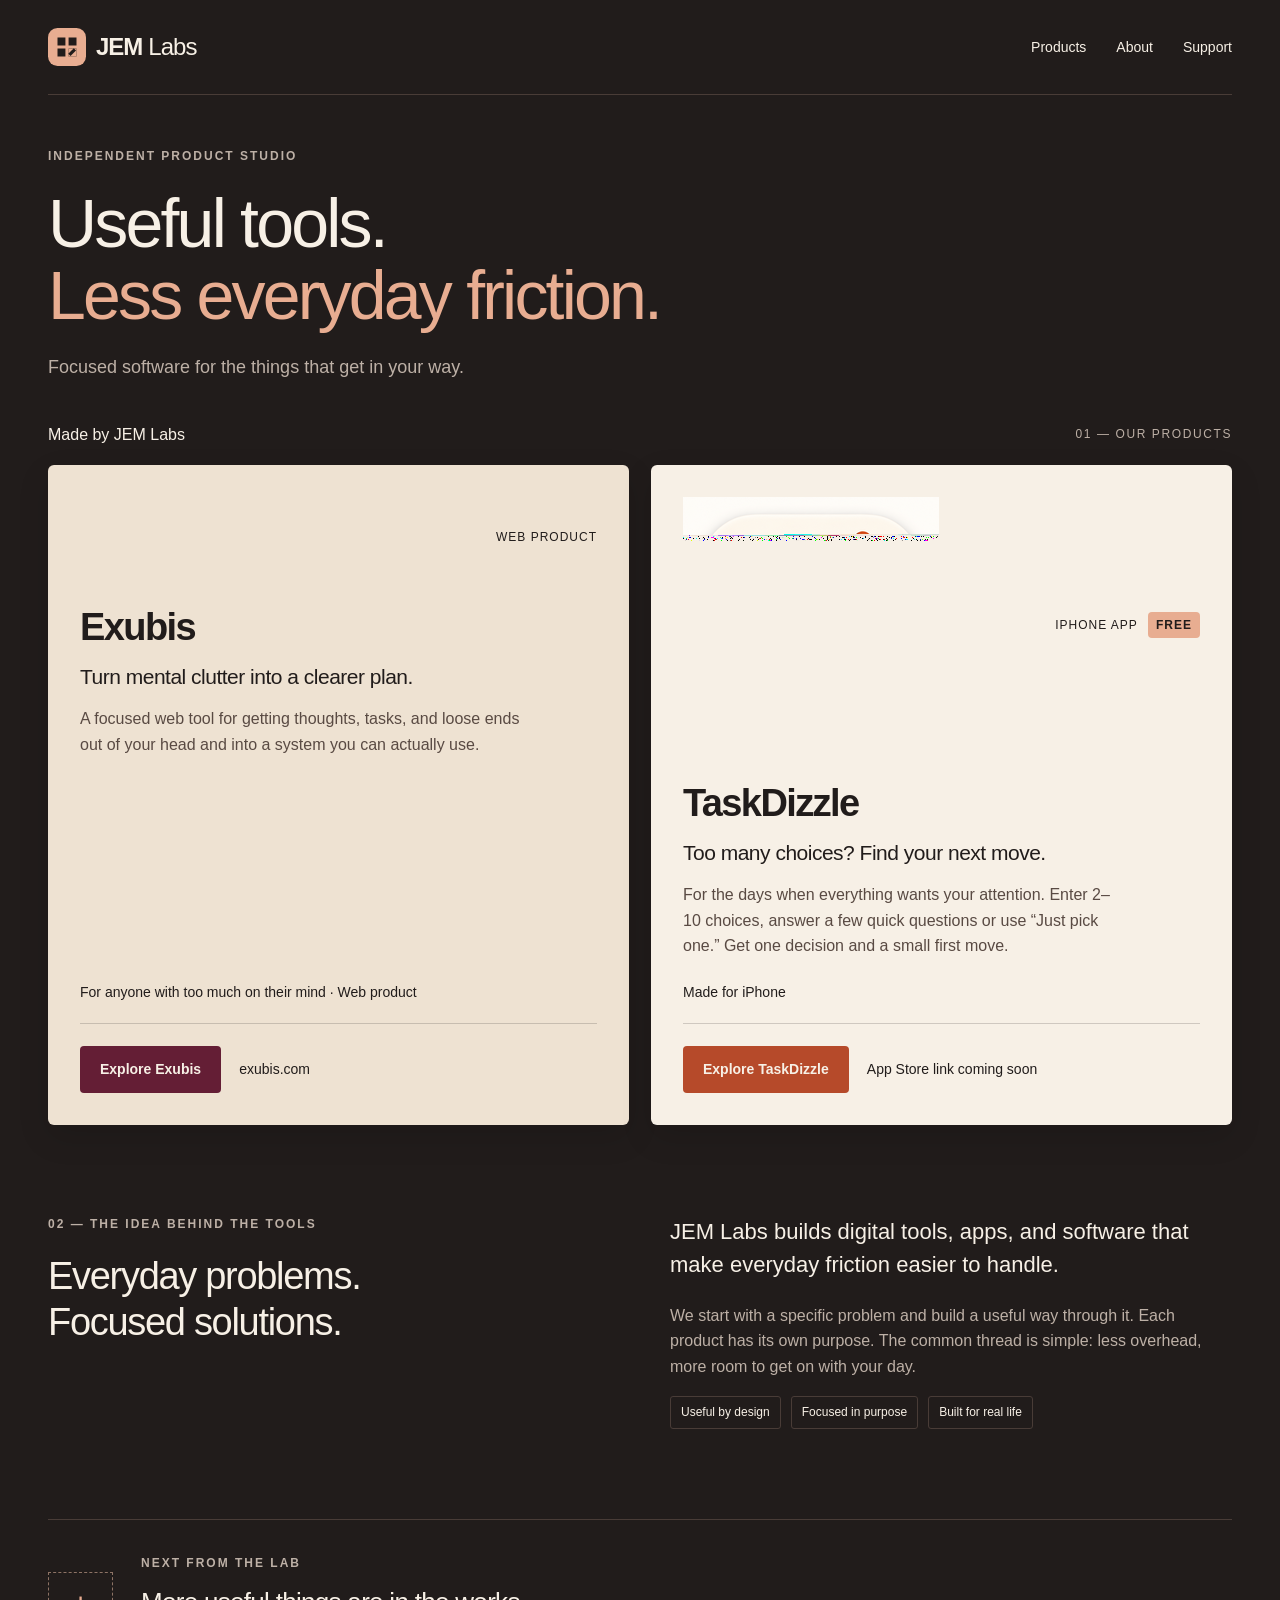
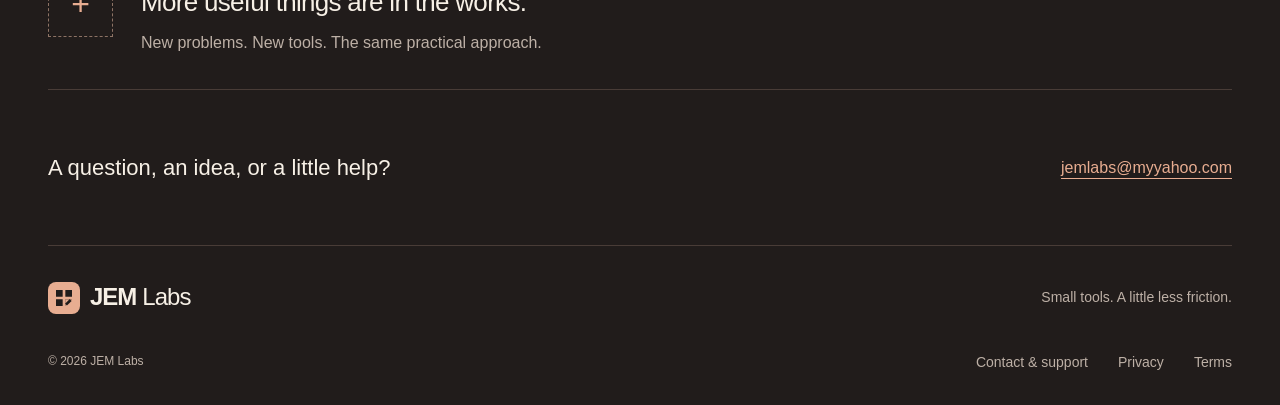
==== commit 293cb926: "Use official Exubis and TaskDizzle logos" ====
--- a/index.html
+++ b/index.html
@@ -1,8 +1,8 @@
 <!doctype html><html lang="en"><head><meta charset="utf-8"><meta name="viewport" content="width=device-width, initial-scale=1"><title>JEM Labs — Useful tools for everyday friction</title><meta name="description" content="Focused digital tools from JEM Labs. Explore Exubis and TaskDizzle."><meta name="theme-color" content="#211c1b"><link rel="icon" href="/assets/jem-mark.svg" type="image/svg+xml"><link rel="stylesheet" href="/assets/styles.css"></head><body><a class="skip" href="#main">Skip to content</a><header class="site-header wrap"><a class="brand" href="/" aria-label="JEM Labs home"><img src="/assets/jem-mark.svg" width="38" height="38" alt="">JEM<span>Labs</span></a><nav aria-label="Main navigation"><a href="/#products">Products</a><a href="/#about">About</a><a href="/support.html">Support</a></nav></header><main id="main">
 <section class="hero wrap"><p class="eyebrow">INDEPENDENT PRODUCT STUDIO</p><h1>Useful tools.<br><span>Less everyday friction.</span></h1><p>Focused software for the things that get in your way.</p></section>
 <section id="products" class="products wrap" aria-labelledby="products-title"><div class="section-label"><h2 id="products-title">Made by JEM Labs</h2><span>01 — OUR PRODUCTS</span></div><div class="product-grid">
-<article class="product exubis"><div class="product-top"><span class="product-symbol" aria-hidden="true">e.</span><span class="badge">WEB PRODUCT</span></div><h3>Exubis</h3><p class="positioning">Turn mental clutter into a clearer plan.</p><p class="description">A focused web tool for getting thoughts, tasks, and loose ends out of your head and into a system you can actually use.</p><div class="product-note">For anyone with too much on their mind · Web product</div><div class="product-bottom"><a class="button dark" href="https://exubis.com" target="_blank" rel="noopener noreferrer">Explore Exubis</a><span>exubis.com</span></div></article>
-<article class="product taskdizzle"><div class="product-top"><span class="product-symbol" aria-hidden="true">td.</span><span class="badge">IPHONE APP <b>FREE</b></span></div><h3>TaskDizzle</h3><p class="positioning">Too many choices? Find your next move.</p><p class="description">For the days when everything wants your attention. Enter 2–10 choices, answer a few quick questions or use “Just pick one.” Get one decision and a small first move.</p><div class="product-note">Made for iPhone</div><div class="product-bottom"><a class="button dark" href="https://taskdizzle.online" target="_blank" rel="noopener noreferrer">Explore TaskDizzle</a><span class="store-pending">App Store link coming soon</span><!-- TODO: Replace this status with the verified TaskDizzle App Store link when available. --></div></article>
+<article class="product exubis"><div class="product-top"><img class="product-logo exubis-logo" src="/assets/exubis-logo.png" alt="Exubis logo"><span class="badge">WEB PRODUCT</span></div><h3>Exubis</h3><p class="positioning">Turn mental clutter into a clearer plan.</p><p class="description">A focused web tool for getting thoughts, tasks, and loose ends out of your head and into a system you can actually use.</p><div class="product-note">For anyone with too much on their mind · Web product</div><div class="product-bottom"><a class="button dark" href="https://exubis.com" target="_blank" rel="noopener noreferrer">Explore Exubis</a><span>exubis.com</span></div></article>
+<article class="product taskdizzle"><div class="product-top"><img class="product-logo taskdizzle-logo" src="/assets/taskdizzle-logo.png" alt="TaskDizzle logo"><span class="badge">IPHONE APP <b>FREE</b></span></div><h3>TaskDizzle</h3><p class="positioning">Too many choices? Find your next move.</p><p class="description">For the days when everything wants your attention. Enter 2–10 choices, answer a few quick questions or use “Just pick one.” Get one decision and a small first move.</p><div class="product-note">Made for iPhone</div><div class="product-bottom"><a class="button dark" href="https://taskdizzle.online" target="_blank" rel="noopener noreferrer">Explore TaskDizzle</a><span class="store-pending">App Store link coming soon</span><!-- TODO: Replace this status with the verified TaskDizzle App Store link when available. --></div></article>
 </div></section>
 <section id="about" class="about wrap"><div><p class="eyebrow">02 — THE IDEA BEHIND THE TOOLS</p><h2>Everyday problems.<br>Focused solutions.</h2></div><div class="about-copy"><p>JEM Labs builds digital tools, apps, and software that make everyday friction easier to handle.</p><p>We start with a specific problem and build a useful way through it. Each product has its own purpose. The common thread is simple: less overhead, more room to get on with your day.</p><div class="principles"><span>Useful by design</span><span>Focused in purpose</span><span>Built for real life</span></div></div></section>
 <section class="future wrap"><span class="module" aria-hidden="true">+</span><div><p class="eyebrow">NEXT FROM THE LAB</p><h2>More useful things are in the works.</h2><p>New problems. New tools. The same practical approach.</p></div></section>
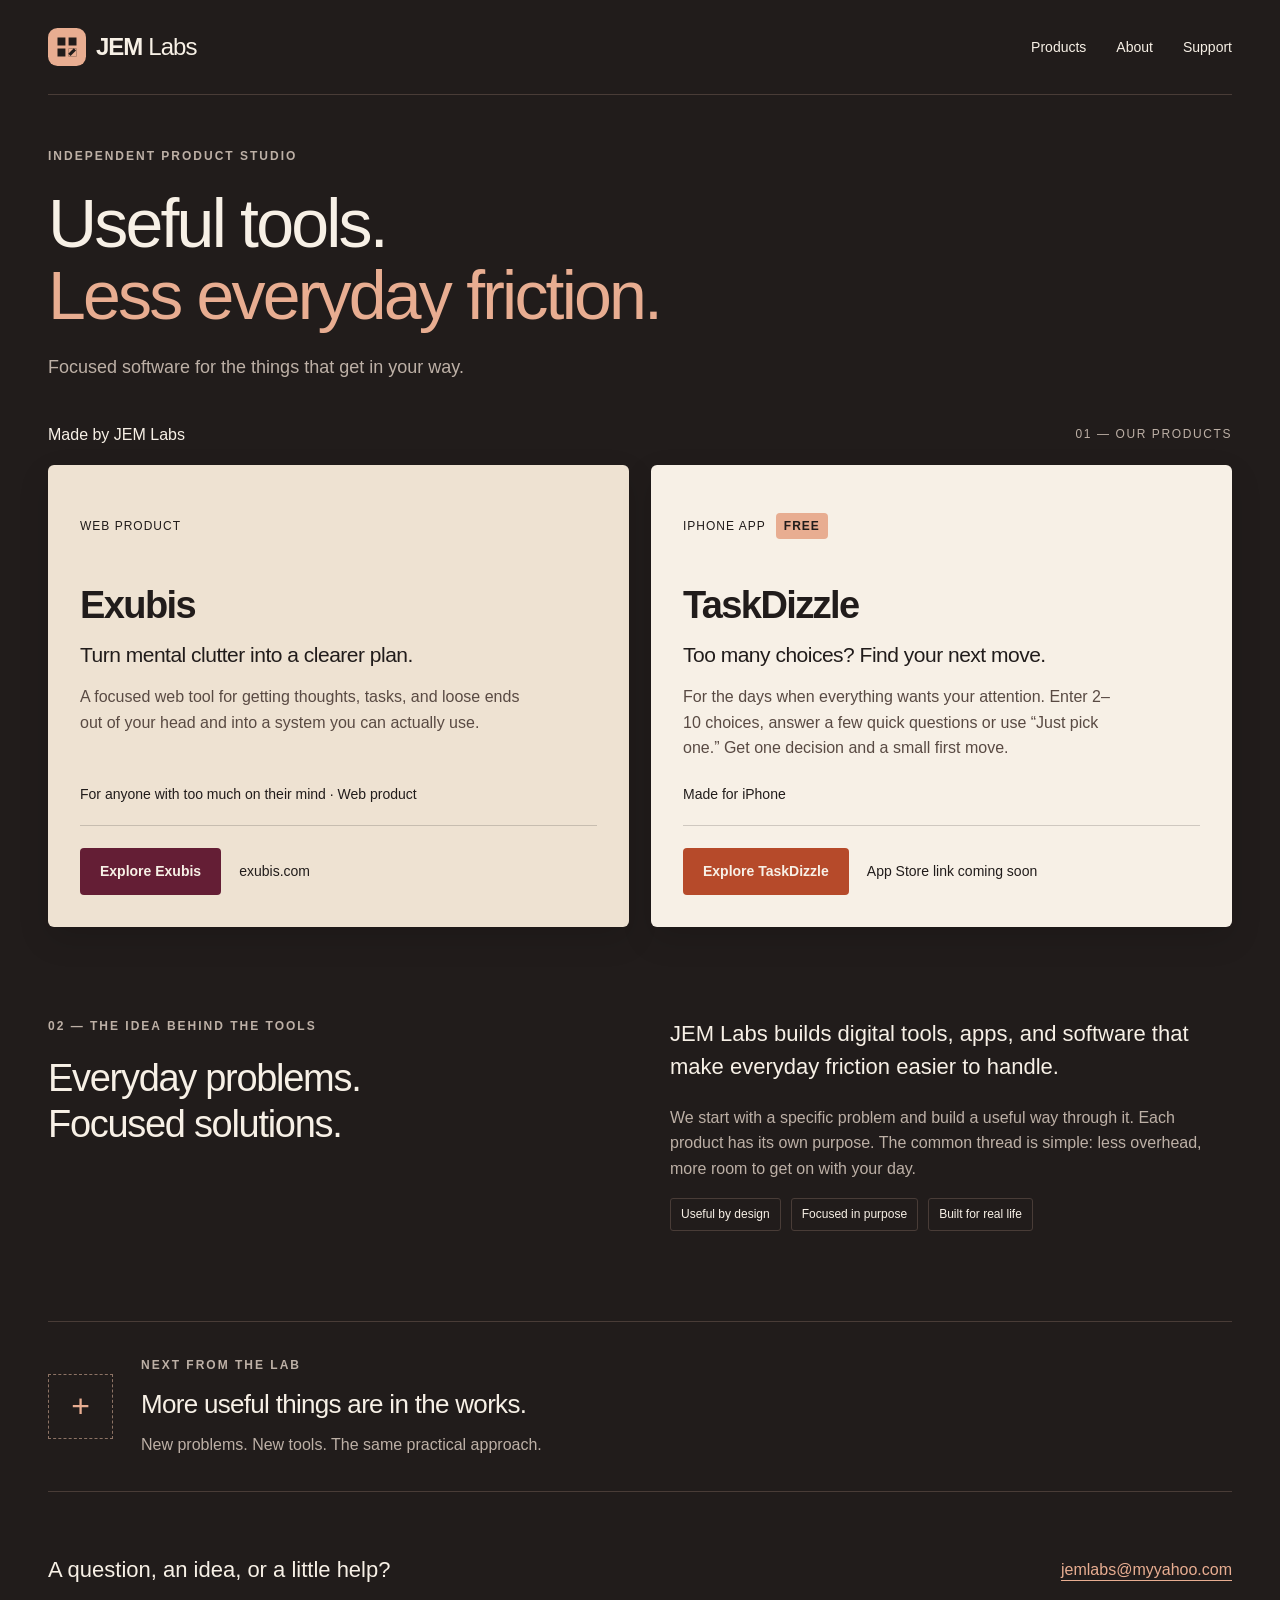
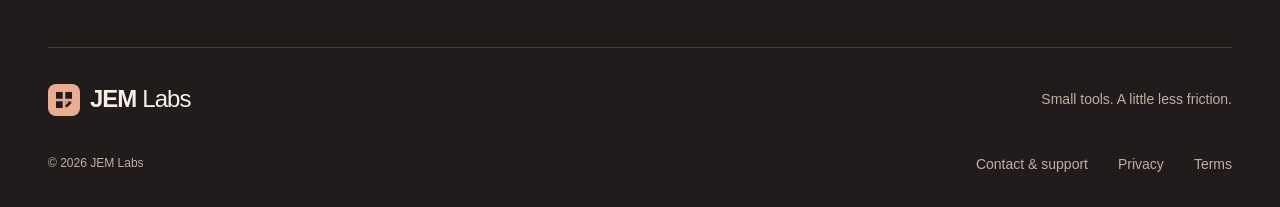
==== commit 3302d9f4: "Remove product logos from homepage cards" ====
--- a/index.html
+++ b/index.html
@@ -1,8 +1,8 @@
 <!doctype html><html lang="en"><head><meta charset="utf-8"><meta name="viewport" content="width=device-width, initial-scale=1"><title>JEM Labs — Useful tools for everyday friction</title><meta name="description" content="Focused digital tools from JEM Labs. Explore Exubis and TaskDizzle."><meta name="theme-color" content="#211c1b"><link rel="icon" href="/assets/jem-mark.svg" type="image/svg+xml"><link rel="stylesheet" href="/assets/styles.css"></head><body><a class="skip" href="#main">Skip to content</a><header class="site-header wrap"><a class="brand" href="/" aria-label="JEM Labs home"><img src="/assets/jem-mark.svg" width="38" height="38" alt="">JEM<span>Labs</span></a><nav aria-label="Main navigation"><a href="/#products">Products</a><a href="/#about">About</a><a href="/support.html">Support</a></nav></header><main id="main">
 <section class="hero wrap"><p class="eyebrow">INDEPENDENT PRODUCT STUDIO</p><h1>Useful tools.<br><span>Less everyday friction.</span></h1><p>Focused software for the things that get in your way.</p></section>
 <section id="products" class="products wrap" aria-labelledby="products-title"><div class="section-label"><h2 id="products-title">Made by JEM Labs</h2><span>01 — OUR PRODUCTS</span></div><div class="product-grid">
-<article class="product exubis"><div class="product-top"><img class="product-logo exubis-logo" src="/assets/exubis-logo.png" alt="Exubis logo"><span class="badge">WEB PRODUCT</span></div><h3>Exubis</h3><p class="positioning">Turn mental clutter into a clearer plan.</p><p class="description">A focused web tool for getting thoughts, tasks, and loose ends out of your head and into a system you can actually use.</p><div class="product-note">For anyone with too much on their mind · Web product</div><div class="product-bottom"><a class="button dark" href="https://exubis.com" target="_blank" rel="noopener noreferrer">Explore Exubis</a><span>exubis.com</span></div></article>
-<article class="product taskdizzle"><div class="product-top"><img class="product-logo taskdizzle-logo" src="/assets/taskdizzle-logo.png" alt="TaskDizzle logo"><span class="badge">IPHONE APP <b>FREE</b></span></div><h3>TaskDizzle</h3><p class="positioning">Too many choices? Find your next move.</p><p class="description">For the days when everything wants your attention. Enter 2–10 choices, answer a few quick questions or use “Just pick one.” Get one decision and a small first move.</p><div class="product-note">Made for iPhone</div><div class="product-bottom"><a class="button dark" href="https://taskdizzle.online" target="_blank" rel="noopener noreferrer">Explore TaskDizzle</a><span class="store-pending">App Store link coming soon</span><!-- TODO: Replace this status with the verified TaskDizzle App Store link when available. --></div></article>
+<article class="product exubis"><div class="product-top product-top-clean"><span class="badge">WEB PRODUCT</span></div><h3>Exubis</h3><p class="positioning">Turn mental clutter into a clearer plan.</p><p class="description">A focused web tool for getting thoughts, tasks, and loose ends out of your head and into a system you can actually use.</p><div class="product-note">For anyone with too much on their mind · Web product</div><div class="product-bottom"><a class="button dark" href="https://exubis.com" target="_blank" rel="noopener noreferrer">Explore Exubis</a><span>exubis.com</span></div></article>
+<article class="product taskdizzle"><div class="product-top product-top-clean"><span class="badge">IPHONE APP <b>FREE</b></span></div><h3>TaskDizzle</h3><p class="positioning">Too many choices? Find your next move.</p><p class="description">For the days when everything wants your attention. Enter 2–10 choices, answer a few quick questions or use “Just pick one.” Get one decision and a small first move.</p><div class="product-note">Made for iPhone</div><div class="product-bottom"><a class="button dark" href="https://taskdizzle.online" target="_blank" rel="noopener noreferrer">Explore TaskDizzle</a><span class="store-pending">App Store link coming soon</span><!-- TODO: Replace this status with the verified TaskDizzle App Store link when available. --></div></article>
 </div></section>
 <section id="about" class="about wrap"><div><p class="eyebrow">02 — THE IDEA BEHIND THE TOOLS</p><h2>Everyday problems.<br>Focused solutions.</h2></div><div class="about-copy"><p>JEM Labs builds digital tools, apps, and software that make everyday friction easier to handle.</p><p>We start with a specific problem and build a useful way through it. Each product has its own purpose. The common thread is simple: less overhead, more room to get on with your day.</p><div class="principles"><span>Useful by design</span><span>Focused in purpose</span><span>Built for real life</span></div></div></section>
 <section class="future wrap"><span class="module" aria-hidden="true">+</span><div><p class="eyebrow">NEXT FROM THE LAB</p><h2>More useful things are in the works.</h2><p>New problems. New tools. The same practical approach.</p></div></section>
--- a/assets/styles.css
+++ b/assets/styles.css
@@ -2,3 +2,6 @@
 :root{--ink:#211c1b;--paper:#f7f0e6;--accent:#e8ad91;--orange:#b64a2a;--wine:#641e35;--sand:#eee2d2;--muted:#bdb0a6;--line:#493c37}*{box-sizing:border-box}html{scroll-behavior:smooth;scroll-padding-top:24px}body{margin:0;background:var(--ink);color:var(--paper);font-family:Arial,Helvetica,sans-serif;font-size:1.0rem;line-height:1.6}a{color:inherit;text-underline-offset:5px}a:focus-visible{outline:3px solid var(--accent);outline-offset:6px}.wrap{width:min(1200px,calc(100% - 96px));margin-inline:auto}.skip{position:absolute;top:-100px;left:16px;padding:10px;background:var(--accent);color:var(--ink);z-index:10}.skip:focus{top:10px}.site-header{display:flex;align-items:center;justify-content:space-between;padding-block:28px;border-bottom:1px solid var(--line)}.brand{display:flex;gap:10px;align-items:center;text-decoration:none;font-size:1.5rem;font-weight:700;letter-spacing:-1px}.brand span{font-weight:400;margin-left:-4px}.brand img{display:block}nav{display:flex;gap:30px}nav a{text-decoration:none;font-size:0.875rem}nav a:hover{color:var(--accent)}.hero{padding-block:52px 40px}.eyebrow{font-size:0.75rem;letter-spacing:2px;font-weight:700;color:var(--muted);margin:0 0 20px}h1,h2,h3,p{margin-top:0}h1{font-size:clamp(2.5rem,5.4vw,4.25rem);line-height:1.06;font-weight:500;letter-spacing:-2.8px;margin-bottom:22px}.hero h1 span{color:var(--accent)}.hero>p:last-child{color:var(--muted);font-size:1.125rem;margin-bottom:0}.section-label{display:flex;justify-content:space-between;align-items:center;margin-bottom:18px}.section-label h2{font-size:1.0rem;font-weight:400;margin:0}.section-label>span{font-size:0.75rem;letter-spacing:1.6px;color:var(--muted)}.product-grid{display:grid;grid-template-columns:1fr 1fr;gap:22px}.product{box-shadow:0 12px 32px #0000001f;color:var(--ink);padding:32px;border-radius:6px;display:flex;flex-direction:column}.exubis{background:var(--sand)}.taskdizzle{background:var(--paper)}.product-top{display:flex;align-items:center;justify-content:space-between;gap:10px;margin-bottom:30px}.product-symbol{font-size:1.6875rem;line-height:1;font-weight:700;background:var(--ink);color:var(--accent);padding:14px;border-radius:14px;letter-spacing:-2px}.taskdizzle .product-symbol{color:var(--accent)}.badge{font-size:0.75rem;letter-spacing:1px}.badge b{background:var(--accent);padding:6px 8px;margin-left:6px;border-radius:4px}h3{font-size:2.375rem;line-height:1.1;letter-spacing:-1.6px;margin-bottom:14px}.positioning{font-size:1.3125rem;line-height:1.35;letter-spacing:-.5px;margin-bottom:15px}.description{max-width:440px;margin-bottom:22px;color:#594a43}.product-note{font-size:0.875rem;margin-top:auto;margin-bottom:20px}.product-bottom{display:flex;align-items:center;gap:18px;flex-wrap:wrap;border-top:1px solid #211c1b30;padding-top:22px}.product-bottom>span{font-size:0.875rem}.button{display:inline-block;padding:12px 20px;border-radius:4px;text-decoration:none;font-size:0.875rem;font-weight:700;transition:transform .15s,background .15s}.button:hover{transform:translateY(-2px)}.dark{background:var(--ink);color:var(--paper)}.exubis .dark{background:var(--wine)}.taskdizzle .dark{background:var(--orange)}.exubis .dark:hover{background:#51172a}.taskdizzle .dark:hover{background:#9a3d22}.dark:focus-visible{outline-color:var(--ink)}.teal{background:var(--accent);color:var(--ink)}.about{display:grid;grid-template-columns:1fr 1fr;gap:60px;padding-block:90px}.about h2{font-size:2.375rem;font-weight:400;letter-spacing:-1.3px;line-height:1.2}.about-copy>p:first-child{font-size:1.375rem;line-height:1.5}.about-copy>p:nth-child(2){color:var(--muted)}.principles{display:flex;flex-wrap:wrap;gap:10px}.principles span{font-size:0.75rem;padding:6px 10px;border:1px solid var(--line);border-radius:3px}.future{display:flex;gap:28px;border-block:1px solid var(--line);padding-block:34px;align-items:center}.module{width:65px;height:65px;flex-shrink:0;border:1px dashed #8d7365;display:grid;place-items:center;color:var(--accent);font-size:2.0rem}.future .eyebrow{margin-bottom:9px}.future h2{font-size:1.625rem;font-weight:400;letter-spacing:-.7px;margin-bottom:6px}.future p:last-child{color:var(--muted);margin:0}.contact{padding-block:60px;display:flex;justify-content:space-between;align-items:center;gap:24px}.contact h2{font-size:1.375rem;font-weight:400;margin:0}.contact a{color:var(--accent)}footer{padding-block:32px;border-top:1px solid var(--line)}.footer-top,.footer-bottom{display:flex;justify-content:space-between;align-items:center;gap:20px}.footer-top p{color:var(--muted);font-size:0.875rem;margin:0}.footer-bottom{margin-top:34px;color:var(--muted);font-size:0.75rem}.document{max-width:800px;padding-block:70px 90px}.document h1{margin-bottom:32px}.document .lead{font-size:1.375rem;color:var(--muted)}.document h2{font-size:1.5rem;font-weight:400;margin-top:38px}.document p{color:#d0c3b8}.document p a{color:var(--accent)}.support-links{display:flex;gap:28px;color:var(--accent)}@media(max-width:800px){.wrap{width:calc(100% - 40px)}.site-header{padding-block:20px}.brand{font-size:1.3125rem}nav{gap:18px}.hero{padding-block:40px 32px}h1{letter-spacing:-1.7px}.product-grid{grid-template-columns:1fr}.product{padding:26px}.about{grid-template-columns:1fr;gap:16px;padding-block:60px}.about h2{font-size:2.0rem}.contact{align-items:flex-start;flex-direction:column;padding-block:40px}.footer-top,.footer-bottom{align-items:flex-start;flex-direction:column}.footer-bottom nav{flex-wrap:wrap}.future{gap:18px}.future h2{font-size:1.4375rem}.section-label>span{font-size:0.75rem}.document{padding-block:50px}}@media(max-width:380px){.site-header{align-items:flex-start;gap:18px;flex-direction:column}.section-label>span{display:none}.product-bottom{gap:12px}}@media(prefers-reduced-motion:reduce){html{scroll-behavior:auto}.button{transition:none}.button:hover{transform:none}}
 /* Let enlarged text wrap without widening the page. */
 nav{flex-wrap:wrap}.product-grid{grid-template-columns:repeat(2,minmax(0,1fr))}.product{min-width:0}.product-top{flex-wrap:wrap}h1,h2,h3,.contact a,.document a{overflow-wrap:anywhere}.button,.store-pending{max-width:100%;overflow-wrap:anywhere}.future>div{min-width:0}@media(max-width:800px){.product-grid{grid-template-columns:minmax(0,1fr)}}
+
+/* Official product logos */
+.product-logo{display:block;object-fit:contain;flex-shrink:0}.exubis-logo{width:126px;height:40px;object-position:left center}.taskdizzle-logo{width:58px;height:58px;border-radius:14px}.product-top{min-height:58px}@media(max-width:380px){.exubis-logo{width:112px;height:auto}.taskdizzle-logo{width:52px;height:52px}}
